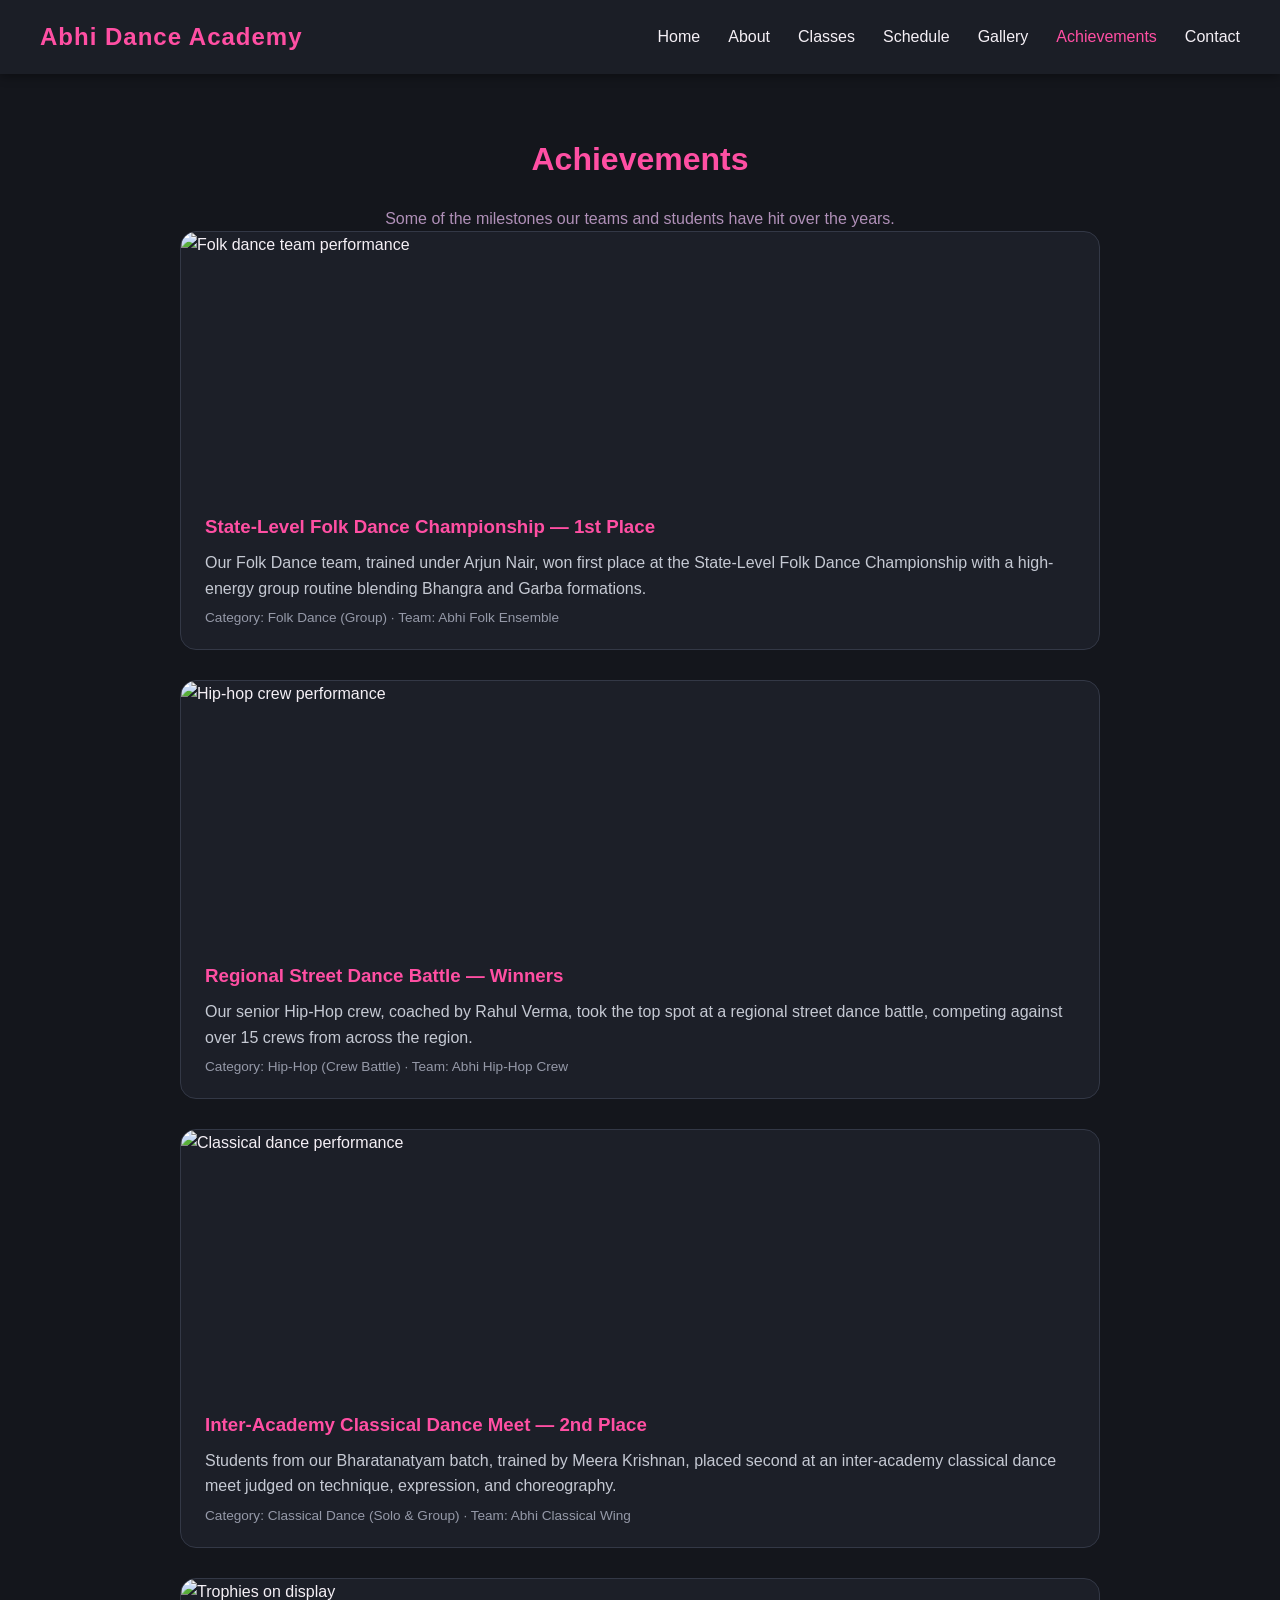
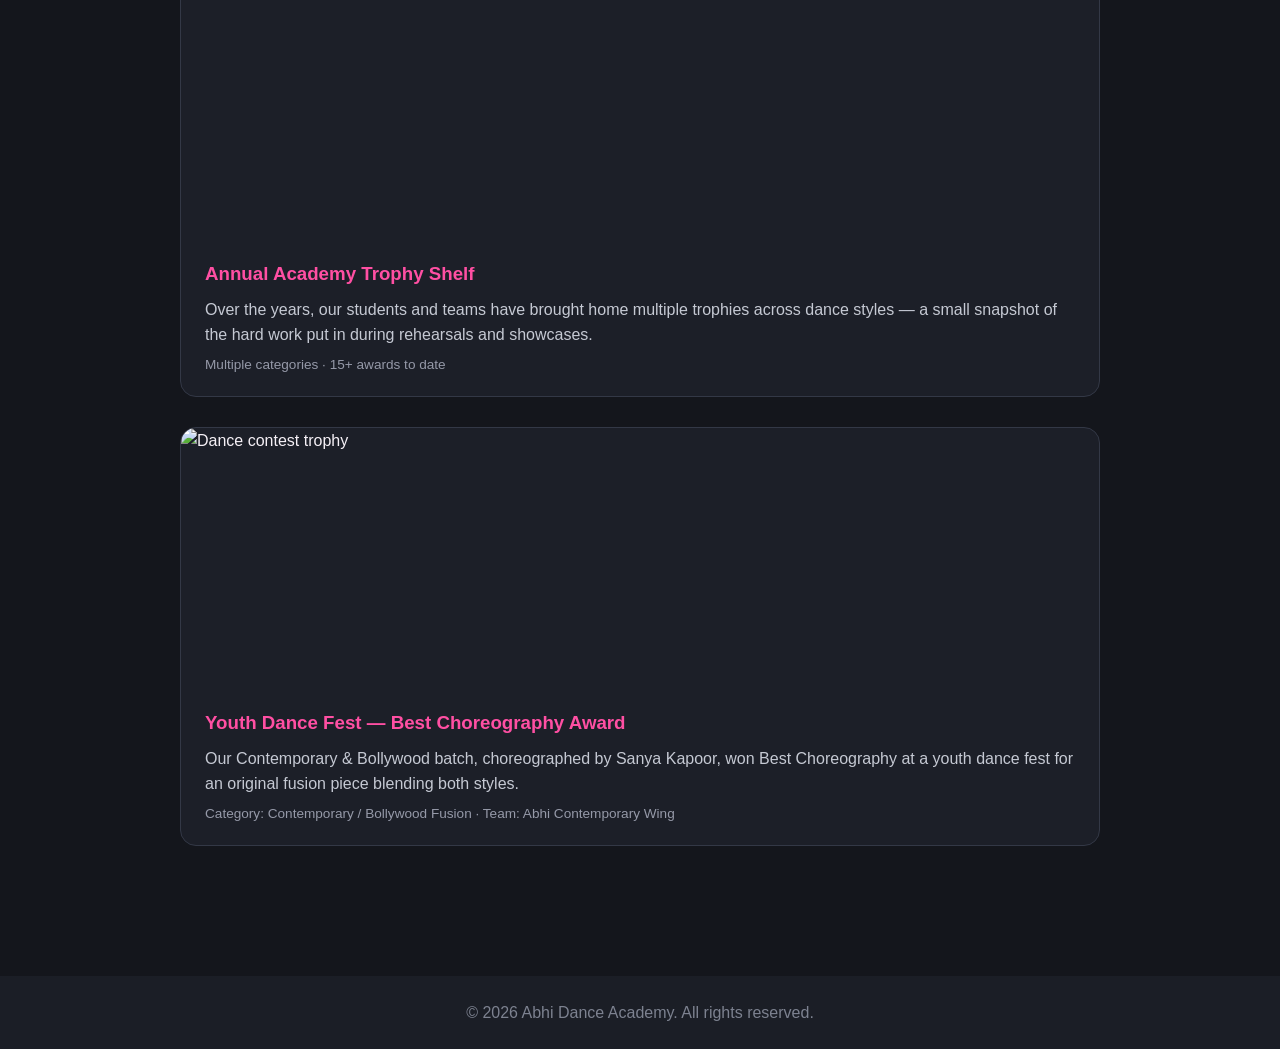
==== achievements.html @ 7e86ef4f "Initial commit - venu academies website" ====
<!DOCTYPE html>
<html lang="en">
<head>
<meta charset="UTF-8">
<title>Achievements | Abhi Dance Academy</title>
<link rel="stylesheet" href="style.css">
</head>
<body>

<nav>
  <div class="logo">Abhi Dance Academy</div>
  <ul>
    <li><a href="index.html">Home</a></li>
    <li><a href="about.html">About</a></li>
    <li><a href="classes.html">Classes</a></li>
    <li><a href="schedule.html">Schedule</a></li>
    <li><a href="gallery.html">Gallery</a></li>
    <li><a href="achievements.html" class="active">Achievements</a></li>
    <li><a href="contact.html">Contact</a></li>
  </ul>
</nav>

<section class="section">
  <h2>Achievements</h2>
  <p style="text-align:center;color:#b090b8;">Some of the milestones our teams and students have hit over the years.</p>

  <div class="achievement-card">
    <img src="https://images.pexels.com/photos/4714521/pexels-photo-4714521.jpeg?auto=compress&cs=tinysrgb&w=700" alt="Folk dance team performance">
    <div class="achievement-text">
      <h3>State-Level Folk Dance Championship — 1st Place</h3>
      <p>Our Folk Dance team, trained under Arjun Nair, won first place at the State-Level Folk Dance Championship with a high-energy group routine blending Bhangra and Garba formations.</p>
      <div class="meta">Category: Folk Dance (Group) · Team: Abhi Folk Ensemble</div>
    </div>
  </div>

  <div class="achievement-card">
    <img src="https://images.pexels.com/photos/2820896/pexels-photo-2820896.jpeg?auto=compress&cs=tinysrgb&w=700" alt="Hip-hop crew performance">
    <div class="achievement-text">
      <h3>Regional Street Dance Battle — Winners</h3>
      <p>Our senior Hip-Hop crew, coached by Rahul Verma, took the top spot at a regional street dance battle, competing against over 15 crews from across the region.</p>
      <div class="meta">Category: Hip-Hop (Crew Battle) · Team: Abhi Hip-Hop Crew</div>
    </div>
  </div>

  <div class="achievement-card">
    <img src="https://images.pexels.com/photos/8610533/pexels-photo-8610533.jpeg?auto=compress&cs=tinysrgb&w=700" alt="Classical dance performance">
    <div class="achievement-text">
      <h3>Inter-Academy Classical Dance Meet — 2nd Place</h3>
      <p>Students from our Bharatanatyam batch, trained by Meera Krishnan, placed second at an inter-academy classical dance meet judged on technique, expression, and choreography.</p>
      <div class="meta">Category: Classical Dance (Solo & Group) · Team: Abhi Classical Wing</div>
    </div>
  </div>

  <div class="achievement-card">
    <img src="https://images.pexels.com/photos/7005034/pexels-photo-7005034.jpeg?auto=compress&cs=tinysrgb&w=700" alt="Trophies on display">
    <div class="achievement-text">
      <h3>Annual Academy Trophy Shelf</h3>
      <p>Over the years, our students and teams have brought home multiple trophies across dance styles — a small snapshot of the hard work put in during rehearsals and showcases.</p>
      <div class="meta">Multiple categories · 15+ awards to date</div>
    </div>
  </div>

  <div class="achievement-card">
    <img src="https://images.pexels.com/photos/7005686/pexels-photo-7005686.jpeg?auto=compress&cs=tinysrgb&w=700" alt="Dance contest trophy">
    <div class="achievement-text">
      <h3>Youth Dance Fest — Best Choreography Award</h3>
      <p>Our Contemporary & Bollywood batch, choreographed by Sanya Kapoor, won Best Choreography at a youth dance fest for an original fusion piece blending both styles.</p>
      <div class="meta">Category: Contemporary / Bollywood Fusion · Team: Abhi Contemporary Wing</div>
    </div>
  </div>

</section>

<footer>&copy; 2026 Abhi Dance Academy. All rights reserved.</footer>

</body>
</html>
---- style.css ----
* { margin: 0; padding: 0; box-sizing: border-box; }

body {
  font-family: 'Segoe UI', Arial, sans-serif;
  background: #14161c;
  color: #f5f0f6;
  line-height: 1.6;
}

nav {
  display: flex;
  justify-content: space-between;
  align-items: center;
  padding: 18px 40px;
  background: #1b1e26;
  position: sticky;
  top: 0;
  z-index: 10;
  box-shadow: 0 2px 10px rgba(0,0,0,0.4);
}

nav .logo {
  font-size: 1.5rem;
  font-weight: bold;
  color: #ff4fa3;
  letter-spacing: 1px;
}

nav ul {
  list-style: none;
  display: flex;
  gap: 28px;
}

nav ul li a {
  color: #f5f0f6;
  text-decoration: none;
  font-weight: 500;
  transition: color 0.2s;
}

nav ul li a:hover,
nav ul li a.active {
  color: #ff4fa3;
}

.hero {
  min-height: 80vh;
  display: flex;
  flex-direction: column;
  align-items: center;
  justify-content: center;
  text-align: center;
  padding: 40px 20px;
  background: linear-gradient(135deg, #1b1e26, #2a2e3a);
}

.hero h1 {
  font-size: 3rem;
  color: #ff4fa3;
  margin-bottom: 10px;
}

.hero p {
  font-size: 1.2rem;
  max-width: 600px;
  color: #c9cdd6;
  margin-bottom: 25px;
}

.btn {
  display: inline-block;
  background: #ff4fa3;
  color: #1b1e26;
  padding: 12px 28px;
  border-radius: 30px;
  text-decoration: none;
  font-weight: bold;
  transition: transform 0.2s;
}

.btn:hover { transform: scale(1.05); }

.section {
  padding: 60px 40px;
  max-width: 1000px;
  margin: 0 auto;
}

.section h2 {
  color: #ff4fa3;
  font-size: 2rem;
  margin-bottom: 20px;
  text-align: center;
}

.card-grid {
  display: grid;
  grid-template-columns: repeat(auto-fit, minmax(220px, 1fr));
  gap: 24px;
  margin-top: 30px;
}

.card {
  background: #1e212b;
  padding: 24px;
  border-radius: 12px;
  border: 1px solid #333846;
  text-align: center;
}

.card h3 { color: #ff4fa3; margin-bottom: 10px; }

.about-wrap {
  display: flex;
  gap: 40px;
  align-items: center;
  flex-wrap: wrap;
  justify-content: center;
}

.profile-photo {
  width: 220px;
  height: 220px;
  border-radius: 50%;
  object-fit: cover;
  border: 4px solid #ff4fa3;
}

.about-text { max-width: 500px; }

table {
  width: 100%;
  border-collapse: collapse;
  margin-top: 20px;
}

th, td {
  padding: 14px;
  border-bottom: 1px solid #333846;
  text-align: left;
}

th { color: #ff4fa3; }

.gallery-grid {
  display: grid;
  grid-template-columns: repeat(auto-fit, minmax(180px, 1fr));
  gap: 16px;
  margin-top: 30px;
}

.gallery-grid div {
  background: #1e212b;
  height: 160px;
  border-radius: 10px;
  display: flex;
  align-items: center;
  justify-content: center;
  color: #7d8290;
  border: 1px dashed #333846;
}

form {
  display: flex;
  flex-direction: column;
  gap: 14px;
  max-width: 500px;
  margin: 30px auto 0;
}

form input, form textarea {
  padding: 12px;
  border-radius: 8px;
  border: 1px solid #333846;
  background: #1e212b;
  color: #f5f0f6;
}

form button {
  cursor: pointer;
  border: none;
}

footer {
  text-align: center;
  padding: 24px;
  background: #1b1e26;
  color: #7d8290;
  margin-top: 40px;
}

/* ---- long content blocks (home, schedule) ---- */
.text-block {
  max-width: 800px;
  margin: 0 auto 40px;
}
.text-block h3 {
  color: #ff4fa3;
  margin-bottom: 10px;
  font-size: 1.4rem;
}
.text-block p { margin-bottom: 14px; color: #c5c9d3; }

.stats-row {
  display: grid;
  grid-template-columns: repeat(auto-fit, minmax(140px, 1fr));
  gap: 20px;
  margin: 40px 0;
  text-align: center;
}
.stats-row div {
  background: #1e212b;
  padding: 20px;
  border-radius: 12px;
  border: 1px solid #333846;
}
.stats-row .num { font-size: 2rem; color: #ff4fa3; font-weight: bold; }
.stats-row .label { color: #9599a8; font-size: 0.9rem; }

/* ---- teacher profiles, one per row, scrollable ---- */
.teacher-block {
  display: flex;
  gap: 30px;
  align-items: center;
  background: #1c1f28;
  border: 1px solid #333846;
  border-radius: 16px;
  padding: 30px;
  margin-bottom: 30px;
  flex-wrap: wrap;
}
.teacher-block:nth-child(even) { flex-direction: row-reverse; }
.teacher-block img {
  width: 220px;
  height: 220px;
  border-radius: 16px;
  object-fit: cover;
  border: 3px solid #ff4fa3;
  flex-shrink: 0;
}
.teacher-info { flex: 1; min-width: 240px; }
.teacher-info h3 { color: #ff4fa3; font-size: 1.4rem; margin-bottom: 4px; }
.teacher-info .role { color: #9599a8; font-size: 0.9rem; margin-bottom: 12px; display: block; }
.teacher-info p { color: #c5c9d3; }

/* ---- class detail cards with image ---- */
.class-detail {
  display: flex;
  gap: 26px;
  background: #1c1f28;
  border: 1px solid #333846;
  border-radius: 16px;
  overflow: hidden;
  margin-bottom: 30px;
  flex-wrap: wrap;
}
.class-detail img {
  width: 320px;
  height: 220px;
  object-fit: cover;
  flex-shrink: 0;
}
.class-detail .class-text { padding: 24px 24px 24px 0; flex: 1; min-width: 240px; }
.class-detail .class-text h3 { color: #ff4fa3; font-size: 1.3rem; margin-bottom: 10px; }
.class-detail .class-text p { color: #c5c9d3; }

/* ---- real gallery photos ---- */
.gallery-grid img {
  width: 100%;
  height: 200px;
  object-fit: cover;
  border-radius: 10px;
  border: 1px solid #333846;
  display: block;
}

/* ---- achievements ---- */
.achievement-card {
  background: #1c1f28;
  border: 1px solid #333846;
  border-radius: 16px;
  overflow: hidden;
  margin-bottom: 30px;
}
.achievement-card img {
  width: 100%;
  height: 260px;
  object-fit: cover;
  display: block;
}
.achievement-card .achievement-text { padding: 20px 24px; }
.achievement-card h3 { color: #ff4fa3; margin-bottom: 8px; }
.achievement-card p { color: #c5c9d3; }
.achievement-card .meta { color: #9599a8; font-size: 0.85rem; margin-top: 6px; }
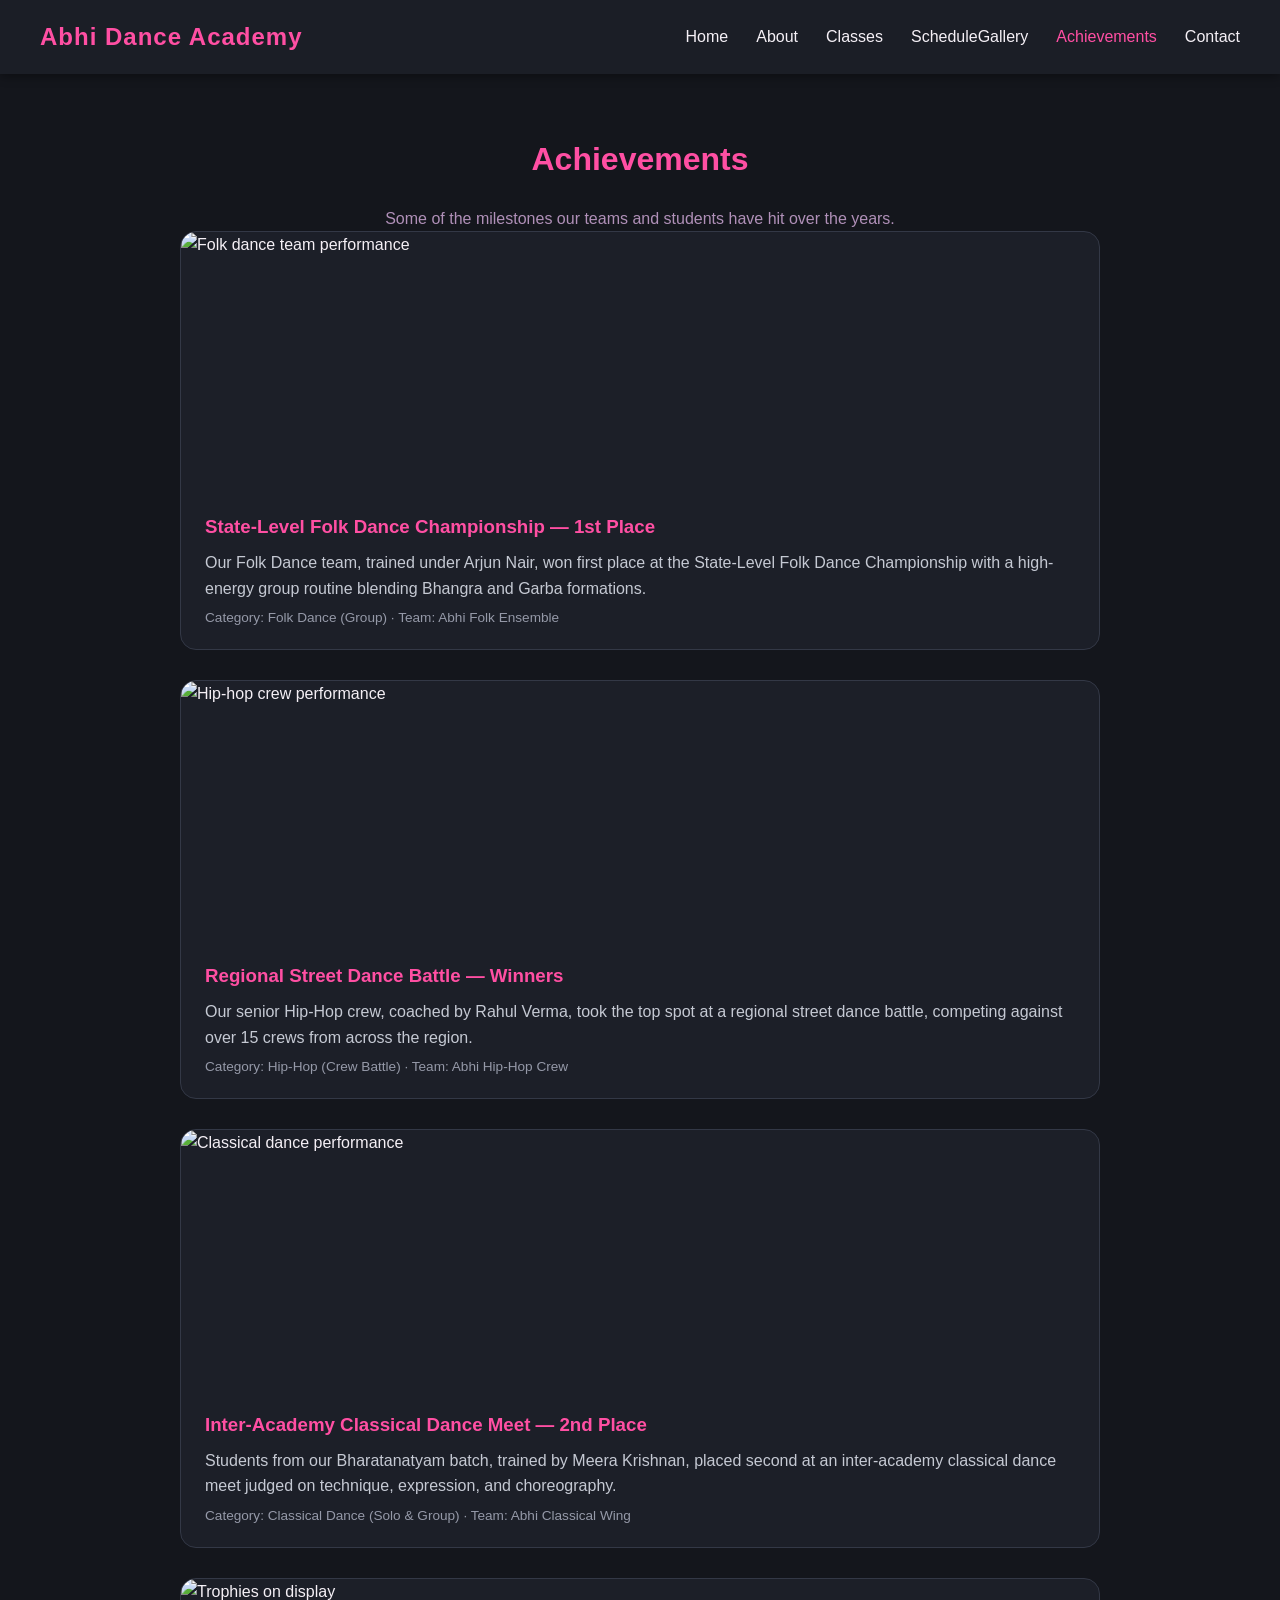
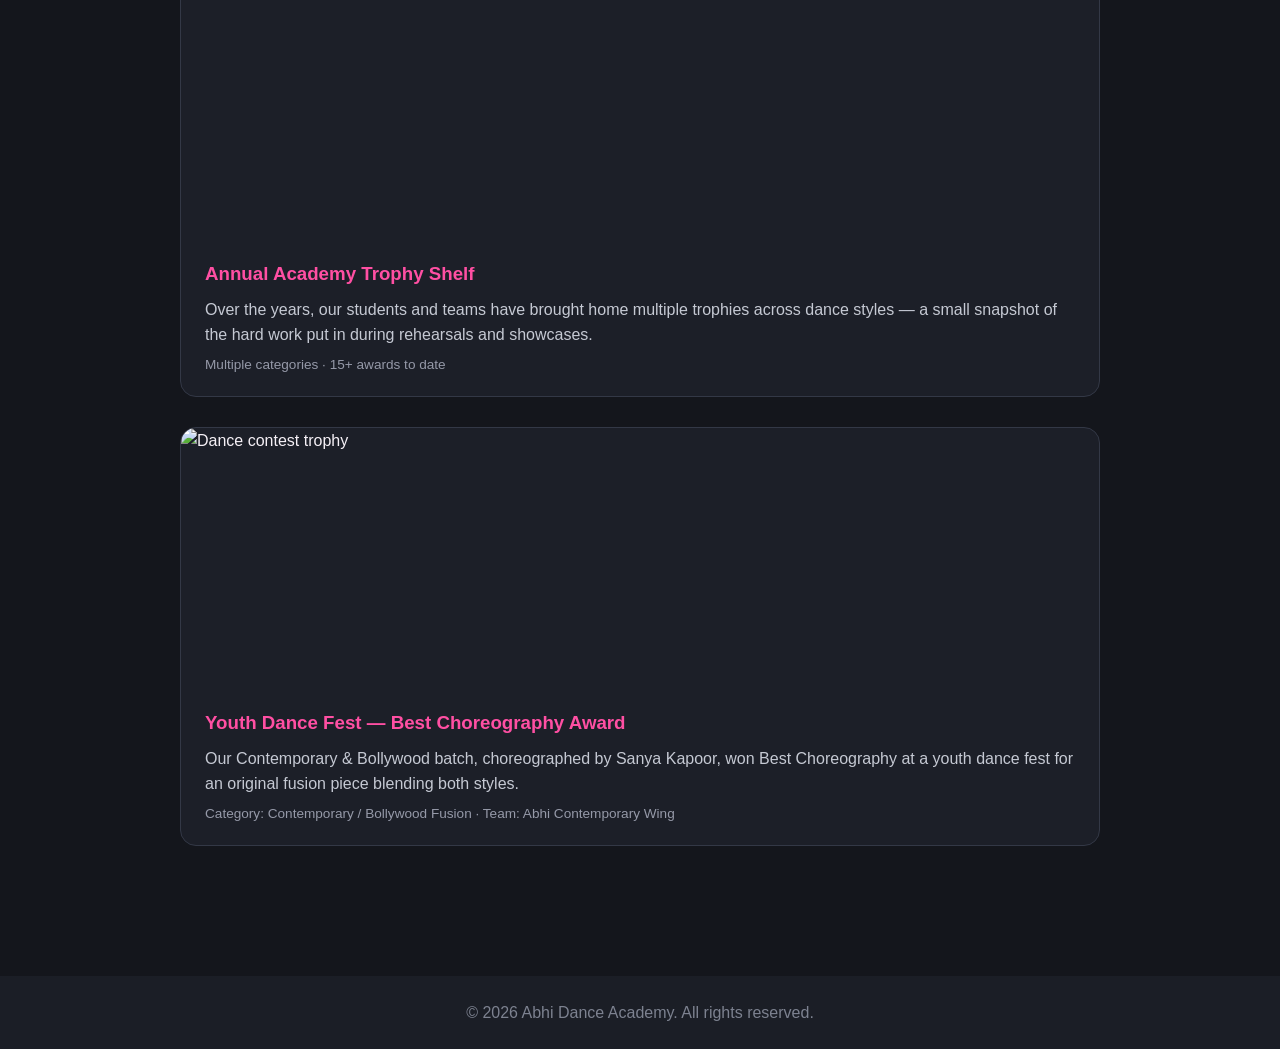
==== commit 312eef78: "Update achievements.html" ====
--- a/achievements.html
+++ b/achievements.html
@@ -13,7 +13,7 @@
     <li><a href="index.html">Home</a></li>
     <li><a href="about.html">About</a></li>
     <li><a href="classes.html">Classes</a></li>
-    <li><a href="schedule.html">Schedule</a></li>
+    <li><a href="schedule.html">Schedule</a></
     <li><a href="gallery.html">Gallery</a></li>
     <li><a href="achievements.html" class="active">Achievements</a></li>
     <li><a href="contact.html">Contact</a></li>
